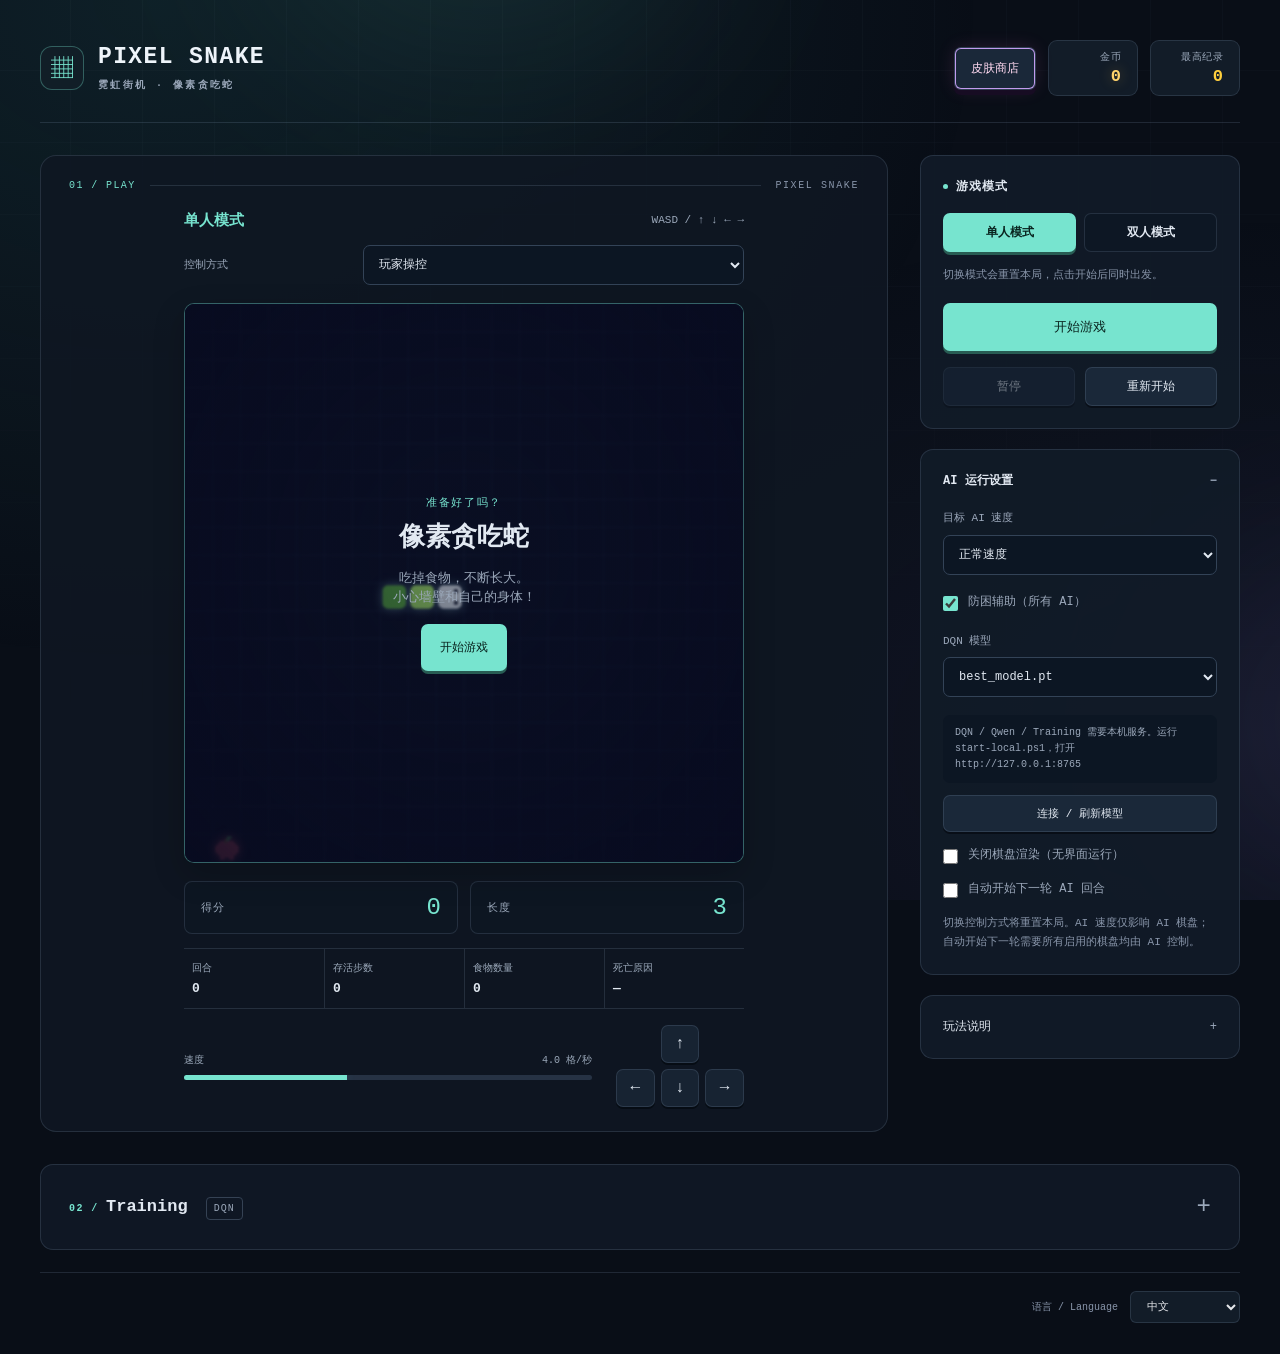
==== PixelSnake.html @ e426af6d "Initial upload: Pixel Snake AI agents and training" ====
<!DOCTYPE html>
<html lang="zh-CN">
<head>
<meta charset="UTF-8">
<meta name="viewport" content="width=device-width, initial-scale=1, maximum-scale=1, user-scalable=no">
<title>像素贪吃蛇 · PIXEL SNAKE</title>
<link rel="stylesheet" href="css/style.css">
<link rel="stylesheet" href="css/layout.css">
</head>
<body>
<div class="bg" aria-hidden="true"><div class="bg-grid"></div><div class="glow g1"></div><div class="glow g2"></div></div>
<main class="cabinet" id="cabinet">
  <header class="topbar">
    <div class="brand"><div class="mark" aria-hidden="true">▦</div><h1 class="logo">PIXEL SNAKE<small data-i18n="subtitle">像素风贪吃蛇</small></h1></div>
    <div class="top-actions">
      
      <button class="btn ghost shop-launch" id="shop-open" data-i18n="shop">皮肤商店</button>
      <div class="best-chip coin-chip"><span data-i18n="coins">金币</span><b id="coins">0</b></div>
      
      <div class="best-chip"><span data-i18n="best">最高纪录</span><b id="best">0</b></div>
    </div>
  </header>
  <section class="stage" data-i18n-aria="gameArea" aria-label="游戏区域">
    <div class="section-caption"><span class="section-index">01 / PLAY</span><span class="section-caption-line"></span><span>PIXEL SNAKE</span></div>
    <div class="boards">
      <section class="player" id="player-1" aria-labelledby="player-title-1">
        <header class="player-heading"><h2 id="player-title-1">玩家 1</h2><span id="player-keys-1">WASD / ↑ ↓ ← →</span></header>
        <!-- agent-controls-start -->
        <label class="agent-select"><span data-i18n="controller">Controller</span>
          <select id="agent-1" data-player-agent="1">
            <option value="human" data-i18n="humanAgent">Human</option>
            <option value="random" data-i18n="randomAgent">Random AI</option>
            <option value="heuristic" data-i18n="heuristicAgent">Heuristic AI</option>
            <option value="dqn">DQN</option>
            <option value="qwen">Qwen (Ollama)</option>
          </select>
        </label>
        <p class="headless-note" id="ai-status-1" role="status" aria-live="polite"></p>
        <p class="hint throughput" id="ai-rate-1" hidden></p>
        <p class="headless-note" id="headless-1" data-i18n="headlessNote" hidden>Board rendering is disabled. Statistics remain live.</p>
        <!-- agent-controls-end -->
        <div class="screen" id="screen-1">
          <canvas id="game-1" width="480" height="480" aria-label="玩家 1 的贪吃蛇棋盘" data-i18n="canvasFallback">请使用支持 Canvas 的浏览器。</canvas>
          <div class="flash" id="flash-1" aria-hidden="true"></div>
          <div class="overlay" id="overlay-1"><div class="overlay-inner">
            <div class="ov-kicker" id="kicker-1">准备好了吗？</div>
            <h2 class="ov-title" id="title-1">像素贪吃蛇</h2>
            <p class="ov-sub" id="text-1">吃掉食物，不断长大。</p>
            <button class="btn primary" id="play-1" data-i18n="start">开始游戏</button>
          </div></div>
        </div>
        <div class="score-grid">
          <div class="stat score"><div class="lab" data-i18n="score">得分</div><div class="val" id="score-1">0</div></div>
          <div class="stat"><div class="lab" data-i18n="length">长度</div><div class="val" id="length-1">3</div></div>
        </div>
        <dl class="episode-stats" aria-label="Episode statistics" data-i18n-aria="episodeStats">
          <div><dt data-i18n="episodeNumber">Episode</dt><dd id="episode-1">0</dd></div>
          <div><dt data-i18n="stepsSurvived">Steps survived</dt><dd id="steps-1">0</dd></div>
          <div><dt data-i18n="foodCollected">Food collected</dt><dd id="food-1">0</dd></div>
          <div><dt data-i18n="causeOfDeath">Cause of death</dt><dd id="death-1">—</dd></div>
        </dl>
        <div class="board-bottom">
        <div class="speed-meter"><div class="top"><span data-i18n="speed">速度</span><span id="speed-1">4.0 格/秒</span></div><div class="meter"><i id="meter-1"></i></div></div>
        <div class="direction-controls">
        <div class="dpad" data-i18n-aria="directions" aria-label="方向控制">
          <button class="btn ghost up" data-player="1" data-direction="up" data-i18n-aria="up" aria-label="向上">↑</button>
          <button class="btn ghost left" data-player="1" data-direction="left" data-i18n-aria="left" aria-label="向左">←</button>
          <button class="btn ghost right" data-player="1" data-direction="right" data-i18n-aria="right" aria-label="向右">→</button>
          <button class="btn ghost down" data-player="1" data-direction="down" data-i18n-aria="down" aria-label="向下">↓</button>
        </div>
        </div>
        </div>
      </section>
      <section class="player second" id="player-2" aria-labelledby="player-title-2" hidden>
        <header class="player-heading"><h2 id="player-title-2">玩家 2</h2><span id="player-keys-2">↑ ↓ ← →</span></header>
        <!-- agent-controls-start -->
        <label class="agent-select"><span data-i18n="controller">Controller</span>
          <select id="agent-2" data-player-agent="2">
            <option value="human" data-i18n="humanAgent">Human</option>
            <option value="random" data-i18n="randomAgent">Random AI</option>
            <option value="heuristic" data-i18n="heuristicAgent">Heuristic AI</option>
            <option value="dqn">DQN</option>
            <option value="qwen">Qwen (Ollama)</option>
          </select>
        </label>
        <p class="headless-note" id="ai-status-2" role="status" aria-live="polite"></p>
        <p class="hint throughput" id="ai-rate-2" hidden></p>
        <p class="headless-note" id="headless-2" data-i18n="headlessNote" hidden>Board rendering is disabled. Statistics remain live.</p>
        <!-- agent-controls-end -->
        <div class="screen" id="screen-2">
          <canvas id="game-2" width="480" height="480" aria-label="玩家 2 的贪吃蛇棋盘" data-i18n="canvasFallback">请使用支持 Canvas 的浏览器。</canvas>
          <div class="flash" id="flash-2" aria-hidden="true"></div>
          <div class="overlay" id="overlay-2"><div class="overlay-inner">
            <div class="ov-kicker" id="kicker-2">准备好了吗？</div>
            <h2 class="ov-title" id="title-2">像素贪吃蛇</h2>
            <p class="ov-sub" id="text-2">吃掉食物，不断长大。</p>
            <button class="btn primary" id="play-2" data-i18n="start">开始游戏</button>
          </div></div>
        </div>
        <div class="score-grid">
          <div class="stat score"><div class="lab" data-i18n="score">得分</div><div class="val" id="score-2">0</div></div>
          <div class="stat"><div class="lab" data-i18n="length">长度</div><div class="val" id="length-2">3</div></div>
        </div>
        <dl class="episode-stats" aria-label="Episode statistics" data-i18n-aria="episodeStats">
          <div><dt data-i18n="episodeNumber">Episode</dt><dd id="episode-2">0</dd></div>
          <div><dt data-i18n="stepsSurvived">Steps survived</dt><dd id="steps-2">0</dd></div>
          <div><dt data-i18n="foodCollected">Food collected</dt><dd id="food-2">0</dd></div>
          <div><dt data-i18n="causeOfDeath">Cause of death</dt><dd id="death-2">—</dd></div>
        </dl>
        <div class="board-bottom">
        <div class="speed-meter"><div class="top"><span data-i18n="speed">速度</span><span id="speed-2">4.0 格/秒</span></div><div class="meter"><i id="meter-2"></i></div></div>
        <div class="direction-controls">
        <div class="dpad" data-i18n-aria="directions" aria-label="方向控制">
          <button class="btn ghost up" data-player="2" data-direction="up" data-i18n-aria="up" aria-label="向上">↑</button>
          <button class="btn ghost left" data-player="2" data-direction="left" data-i18n-aria="left" aria-label="向左">←</button>
          <button class="btn ghost right" data-player="2" data-direction="right" data-i18n-aria="right" aria-label="向右">→</button>
          <button class="btn ghost down" data-player="2" data-direction="down" data-i18n-aria="down" aria-label="向下">↓</button>
        </div>
        </div>
        </div>
      </section>
    </div>
    
  </section>
  <aside class="panel">
    <section class="card game-mode-card">
      <h3 data-i18n="mode">游戏模式</h3>
      <div class="seg" role="group" data-i18n-aria="mode" aria-label="游戏模式">
        <button data-mode="single" data-i18n="single" class="active" aria-pressed="true">单人模式</button>
        <button data-mode="dual" data-i18n="dual" aria-pressed="false">双人模式</button>
      </div>
      <p class="hint secondary-hint" data-i18n="modeHint">切换模式会重置本局，点击开始后同时出发。</p>
      <button class="btn primary round-action" id="start" data-i18n="start">开始游戏</button>
      <div class="ctl-row"><button class="btn ghost" id="pause" disabled>暂停</button><button class="btn ghost" id="restart" data-i18n="restart">重新开始</button></div>
    </section>
    <!-- agent-controls-start -->
    <details class="card agent-settings" open>
      <summary data-i18n="agentSettings">AI execution</summary>
      <label class="agent-select"><span data-i18n="aiSpeed">AI speed</span>
        <select id="ai-speed">
          <option value="normal" data-i18n="normalSpeed">Normal</option>
          <option value="60">60 steps/s</option>
          <option value="600">600 steps/s</option>
          <option value="6000">6,000 steps/s</option>
        </select>
      </label>
      <label class="agent-check"><input id="ai-safety" type="checkbox" checked><span data-i18n="safetyAssist">防困辅助（所有 AI）</span></label>
      <label class="agent-select"><span data-i18n="dqnModel">DQN 模型</span><select id="dqn-model"><option value="best_model.pt">best_model.pt</option></select></label>
      <p class="hint" id="local-status" role="status"></p>
      <button class="btn ghost" id="refresh-models" data-i18n="refreshModels">连接 / 刷新模型</button>
      <label class="agent-check"><input id="headless" type="checkbox"><span data-i18n="headless">Disable board rendering (headless)</span></label>
      <label class="agent-check"><input id="auto-restart" type="checkbox"><span data-i18n="autoRestart">Auto-restart AI episodes</span></label>
      <p class="hint secondary-hint" data-i18n="agentHint">Changing controller resets the round. AI speed affects AI boards only. Auto-restart requires every active board to use AI.</p>
    </details>
    <!-- agent-controls-end -->
    <details class="card rules-card">
      <summary data-i18n="rules">玩法说明</summary>
      <p class="hint" id="instructions">方向键 / WASD 移动 · 空格暂停</p>
      <p class="hint" data-i18n="boostHint">沿当前方向长按 0.5 秒加速到 10 格/秒，松开恢复。</p>
      <p class="hint" data-i18n="speedHint">初始每秒 4 格，每吃一个果子增加 0.1 格/秒，最高 10 格/秒。</p>
      <p class="hint" id="mode-rules">吃掉食物，不断长大。小心墙壁和自己的身体！</p>
      <div class="legend-row"><span data-i18n="startPause">开始 / 暂停</span><div class="keys"><span class="key" data-i18n="space">空格</span></div></div>
    </details>
  </aside>
    <details class="card training-panel" id="training-panel">
      <summary><span><span class="section-index">02 / </span>Training <span class="section-tag">DQN</span></span><span class="disclosure-mark" aria-hidden="true">+</span></summary>
      <p class="hint" data-i18n="trainingHint">选择已有模型继续训练，或从零开始。episode 数表示本次追加数量。Qwen 不参与训练。</p>
      <div class="training-layout"><div class="training-fields">
      <label class="agent-select"><span data-i18n="trainingSource">起始模型</span><select id="training-model"><option value="" data-i18n="newModel">从零开始</option></select></label>
      <label class="agent-select"><span data-i18n="rewardProfile">训练奖励</span><select id="training-reward"><option value="inherit" data-i18n="rewardInherit">沿用模型（新模型用经典奖励）</option><option value="classic" data-i18n="rewardClassic">经典奖励</option><option value="strategy_v1" data-i18n="rewardStrategy">策略奖励 v1（实验）</option></select></label>
      <p class="hint" data-i18n="rewardHint">切换奖励会清空旧经验回放；保留网络和累计 episode。策略奖励需训练后才影响模型。</p>
      <label class="agent-select"><span data-i18n="trainingEpisodes">追加 episodes</span><input id="training-episodes" type="number" min="1" max="10000" value="100"></label>
      <label class="agent-select"><span data-i18n="saveEvery">保存间隔</span><input id="training-save-every" type="number" min="1" max="10000" value="100"></label>
      <label class="agent-select"><span data-i18n="trainingSeed">随机种子（新模型）</span><input id="training-seed" type="number" min="0" max="99999" value="42"></label>
      </div><div class="training-monitor">
      <div class="ctl-row"><button id="training-start" class="btn primary" data-i18n="trainingStart">开始训练</button><button id="training-stop" class="btn ghost" disabled data-i18n="trainingStop">停止并保存</button></div>
      <progress id="training-progress" max="100" value="0"></progress>
      <p class="hint" id="training-status" role="status" aria-live="polite"></p>
      <p class="hint" data-i18n="trainingSaveHint">保存在 models/，例如 2000_model.pt 追加 500 回合后生成 2500_model.pt。同名模型保留在独立目录。</p>
      </div></div>
    </details>
  <footer class="cabinet-footer">
    <label class="language-control"><span data-i18n="languageLabel">语言 / Language</span><select id="language"><option value="zh-CN">中文</option><option value="en">English</option><option value="fr">Français</option></select></label>
  </footer>
  <dialog class="skin-shop" id="skin-shop" aria-labelledby="shop-title">
    <header class="shop-header"><h2 id="shop-title" data-i18n="shop">皮肤商店</h2><button class="btn ghost" id="shop-close" data-i18n="close" autofocus>关闭</button></header>
    <p class="shop-caption" data-i18n="shopIntro">每吃一个果子获得 5 金币，两位玩家共享钱包。解锁你喜欢的霓虹皮肤。</p>
    <div class="shop-toolbar">
      <div class="shop-target"><span data-i18n="equipFor">装备给</span><div class="seg" role="group" data-i18n-aria="equipFor" aria-label="装备给">
        <button data-shop-player="1" data-i18n="player1" aria-pressed="true" class="active">玩家 1</button>
        <button data-shop-player="2" data-i18n="player2" aria-pressed="false">玩家 2</button>
      </div></div>
      <div class="best-chip coin-chip"><span data-i18n="coins">金币</span><b id="shop-coins">0</b></div>
    </div>
    <div class="shop-grid">
      <article class="skin-card" id="skin-card-lime" style="--skin-color:#b5ff70;--skin-alt:#63c244">
        <div class="skin-preview" aria-hidden="true"><i></i><i></i><i></i><i></i><i></i><i></i></div>
        <h3 data-i18n="skin_lime">lime</h3><p class="skin-price" id="skin-price-lime"></p>
        <button class="btn ghost" id="skin-buy-lime" data-skin="lime">装备</button>
      </article>
      <article class="skin-card" id="skin-card-cyan" style="--skin-color:#75f8ff;--skin-alt:#31bbd2">
        <div class="skin-preview" aria-hidden="true"><i></i><i></i><i></i><i></i><i></i><i></i></div>
        <h3 data-i18n="skin_cyan">cyan</h3><p class="skin-price" id="skin-price-cyan"></p>
        <button class="btn ghost" id="skin-buy-cyan" data-skin="cyan">装备</button>
      </article>
      <article class="skin-card" id="skin-card-pink" style="--skin-color:#ff88d8;--skin-alt:#c43b9c">
        <div class="skin-preview" aria-hidden="true"><i></i><i></i><i></i><i></i><i></i><i></i></div>
        <h3 data-i18n="skin_pink">pink</h3><p class="skin-price" id="skin-price-pink"></p>
        <button class="btn ghost" id="skin-buy-pink" data-skin="pink">装备</button>
      </article>
      <article class="skin-card" id="skin-card-violet" style="--skin-color:#c3a0ff;--skin-alt:#7952d0">
        <div class="skin-preview" aria-hidden="true"><i></i><i></i><i></i><i></i><i></i><i></i></div>
        <h3 data-i18n="skin_violet">violet</h3><p class="skin-price" id="skin-price-violet"></p>
        <button class="btn ghost" id="skin-buy-violet" data-skin="violet">装备</button>
      </article>
      <article class="skin-card" id="skin-card-solar" style="--skin-color:#ffdb79;--skin-alt:#eb9c2b">
        <div class="skin-preview" aria-hidden="true"><i></i><i></i><i></i><i></i><i></i><i></i></div>
        <h3 data-i18n="skin_solar">solar</h3><p class="skin-price" id="skin-price-solar"></p>
        <button class="btn ghost" id="skin-buy-solar" data-skin="solar">装备</button>
      </article>
      <article class="skin-card" id="skin-card-prism" style="--skin-color:#69f8ed;--skin-alt:#f56fce">
        <div class="skin-preview" aria-hidden="true"><i></i><i></i><i></i><i></i><i></i><i></i></div>
        <h3 data-i18n="skin_prism">prism</h3><p class="skin-price" id="skin-price-prism"></p>
        <button class="btn ghost" id="skin-buy-prism" data-skin="prism">装备</button>
      </article>
      <article class="skin-card" id="skin-card-solid_cyan" style="--skin-color:#55eaff;--skin-alt:#55eaff">
        <div class="skin-preview" aria-hidden="true"><i></i><i></i><i></i><i></i><i></i><i></i></div>
        <h3 data-i18n="skin_solid_cyan">纯色冰蓝</h3><p class="skin-price" id="skin-price-solid_cyan"></p>
        <button class="btn ghost" id="skin-buy-solid_cyan" data-skin="solid_cyan">装备</button>
      </article>
      <article class="skin-card" id="skin-card-solid_pink" style="--skin-color:#ff73ce;--skin-alt:#ff73ce">
        <div class="skin-preview" aria-hidden="true"><i></i><i></i><i></i><i></i><i></i><i></i></div>
        <h3 data-i18n="skin_solid_pink">纯色樱粉</h3><p class="skin-price" id="skin-price-solid_pink"></p>
        <button class="btn ghost" id="skin-buy-solid_pink" data-skin="solid_pink">装备</button>
      </article>
      <article class="skin-card" id="skin-card-solid_white" style="--skin-color:#edf4ff;--skin-alt:#edf4ff">
        <div class="skin-preview" aria-hidden="true"><i></i><i></i><i></i><i></i><i></i><i></i></div>
        <h3 data-i18n="skin_solid_white">纯色月白</h3><p class="skin-price" id="skin-price-solid_white"></p>
        <button class="btn ghost" id="skin-buy-solid_white" data-skin="solid_white">装备</button>
      </article>
    </div>
    <p class="shop-message" id="shop-message" role="status" aria-live="polite"></p>
    <p class="shop-footer" id="shop-storage" data-i18n="storageNotice" hidden>浏览器未允许本地保存，本次获得的金币和皮肤仍可使用。</p>
    <p class="shop-footer" data-i18n="shopFooter">皮肤仅改变外观。打开商店会暂停游戏，关闭后点击继续。</p>
  </dialog>
  <noscript>请启用浏览器 JavaScript 后开始游戏。 / Enable JavaScript to play. / Activez JavaScript pour jouer.</noscript>
</main>
<script src="js/game.js"></script>
<script src="js/agents.js"></script>
<script src="js/episode.js"></script>
<script src="js/safety.js"></script>
<script src="js/local-ai.js"></script>
<script src="js/dqn-agent.js"></script>
<script src="js/renderer.js"></script>
<script src="js/input.js"></script>
<script src="js/main.js"></script>
</body>
</html>
---- css/style.css ----
:root{
    --ink:#0e1a10;
    --bg:#0b160d;
    --panel:#132016;
    --edge:rgba(85,234,255,.14);
    --text:#d9f4b3;
    --muted:#7f9b6c;
    --muted2:#5c7455;
    --cyan-bright:#c4faff;
    --amber:#ffcf3d;
    --red:#ff5449;
    --cyan:#55eaff;
    --pink:#ff73ce;
    --glow:0 0 0 transparent;
  }
  *{box-sizing:border-box;margin:0;padding:0}
  html,body{height:100%}
  body{
    font-family:"Chakra Petch",system-ui,sans-serif;
    color:var(--text);
    background:var(--bg);
    min-height:100vh;
    display:flex;align-items:center;justify-content:center;
    padding:22px 14px 40px;
    overflow-x:hidden;
    -webkit-tap-highlight-color:transparent;
  }

  /* ---------- ambient background ---------- */
  .bg{position:fixed;inset:0;z-index:0;overflow:hidden;pointer-events:none}
  .bg-grid{
    position:absolute;inset:-2px;
    background-image:
      linear-gradient(var(--edge) 1px,transparent 1px),
      linear-gradient(90deg,var(--edge) 1px,transparent 1px);
    background-size:26px 26px;
    -webkit-mask-image:radial-gradient(ellipse 90% 80% at 50% 42%,#000 0%,transparent 82%);
    mask-image:radial-gradient(ellipse 90% 80% at 50% 42%,#000 0%,transparent 82%);
    animation:grid 9s linear infinite;
  }
  @keyframes grid{to{background-position:26px 26px}}
  .glow{position:absolute;border-radius:50%;filter:blur(70px);opacity:.5}
  .glow.g1{width:46vw;height:46vw;left:-12vw;top:-10vw;background:radial-gradient(circle,#2c6b2a,transparent 70%)}
  .glow.g2{width:40vw;height:40vw;right:-12vw;bottom:-12vw;background:radial-gradient(circle,#5c4a12,transparent
70%);animation:drift 14s ease-in-out infinite alternate}
  @keyframes drift{to{transform:translate(4vw,-3vw)}}
  .floater{position:absolute;bottom:-40px;font-size:12px;opacity:0;animation:float linear infinite}
  @keyframes float{
    0%{transform:translateY(0) rotate(0);opacity:0}
    10%{opacity:.55}
    90%{opacity:.4}
    100%{transform:translateY(-115vh) rotate(45deg);opacity:0}
  }

  /* ---------- cabinet ---------- */
  .cabinet{
    position:relative;z-index:1;
    width:min(94vw,940px);
    background:linear-gradient(180deg,#16241a,#0f1a12);
    border:4px solid #060c08;
    box-shadow:inset 0 0 0 3px rgba(85,234,255,.06), 0 40px 80px -30px rgba(0,0,0,.9);
    padding:clamp(14px,3vw,26px);
    display:grid;
    grid-template-columns:minmax(0,1fr) 322px;
    grid-template-areas:"top top" "stage side";
    gap:clamp(14px,2.4vw,24px);
  }
  @media (max-width:820px){
    .cabinet{grid-template-columns:1fr;grid-template-areas:"top" "side" "stage"}
  }

  /* ---------- topbar ---------- */
  .topbar{
    grid-area:top;display:flex;align-items:center;justify-content:space-between;
    gap:14px;flex-wrap:wrap;
  }
  .brand{display:flex;align-items:center;gap:12px}
  .brand .mark{
    width:44px;height:44px;display:grid;place-items:center;font-size:22px;color:var(--cyan-bright);
    background:#0a120c;border:3px solid #060c08;box-shadow:0 0 18px rgba(85,234,255,.25) inset,0 0 14px
rgba(85,234,255,.22);
    font-family:"Chakra Petch";
  }
  .logo{
    font-family:"Press Start 2P";font-size:clamp(15px,3.4vw,26px);
    color:var(--cyan-bright);letter-spacing:.02em;
    text-shadow:3px 3px 0 #0a120c, 0 0 22px rgba(85,234,255,.35);
  }
  .logo small{display:block;font-family:"Chakra Petch";font-size:11px;font-weight:600;
    color:var(--muted);letter-spacing:.5em;margin-top:7px;text-transform:uppercase}
  .top-actions{display:flex;align-items:center;gap:10px}
  .language-control{display:flex;flex-direction:column;gap:5px;font-size:11px;color:var(--muted)}
  .language-control select{font:inherit;font-size:13px;color:var(--text);background:#0a120c;border:2px solid var(--edge);padding:7px;cursor:pointer}
  .language-control select:focus-visible{outline:3px solid var(--amber);outline-offset:3px}
  .best-chip{
    display:flex;flex-direction:column;align-items:flex-end;gap:3px;padding:6px 12px;
    border:2px solid var(--edge);background:#0a120c;
  }
  .best-chip span{font-size:10px;letter-spacing:.24em;color:var(--muted);text-transform:uppercase}
  .best-chip b{font-family:"Press Start 2P";font-size:14px;color:var(--amber)}

  /* ---------- stage / screen ---------- */
  .stage{grid-area:stage;position:relative;align-self:start}
  .screen{
    position:relative;aspect-ratio:1/1;width:100%;
    background:#050b07;border:6px solid #060c08;
    box-shadow:inset 0 0 60px rgba(0,0,0,.7), 0 0 0 3px rgba(85,234,255,.05);
    overflow:hidden;
  }
  canvas{position:relative;z-index:1;display:block;width:100%;height:100%;image-rendering:auto}
  .flash{position:absolute;inset:0;z-index:2;background:var(--red);opacity:0;pointer-events:none;transition:opacity .18s}
  .flash.on{opacity:.28;transition:none}

  .overlay{position:absolute;inset:0;display:grid;place-items:center;text-align:center;
    background:radial-gradient(ellipse 70% 70% at 50% 45%,rgba(6,14,9,.55),rgba(6,14,9,.86));
    backdrop-filter:blur(1px);z-index:5}
  .overlay[hidden]{display:none}
  .overlay-inner{padding:24px;max-width:340px;animation:pop .38s cubic-bezier(.2,1.3,.4,1)}
  @keyframes pop{from{transform:translateY(14px) scale(.96);opacity:0}to{transform:none;opacity:1}}
  .ov-kicker{font-size:11px;letter-spacing:.4em;text-transform:uppercase;color:var(--cyan);margin-bottom:14px}
  .ov-title{font-family:"Press Start 2P",monospace;font-size:clamp(20px,5vw,30px);line-height:1.4;margin-bottom:16px;color:var(--text)}
  .ov-title.warn{color:var(--amber)}
  .ov-title.bad{color:var(--red);text-shadow:3px 3px 0 #3a0d0b}
  .ov-sub{color:var(--muted);font-size:14px;line-height:1.7;margin-bottom:22px}
  .ov-score{font-family:"Press Start 2P";font-size:14px;color:var(--cyan-bright);margin-bottom:20px}
  .record{display:inline-block;margin-top:6px;padding:8px 14px;font-family:"Press Start 2P";font-size:12px;
    color:#0a120c;background:var(--amber);box-shadow:4px 4px 0 #5c3d00;animation:blink .5s steps(2) infinite}
  @keyframes blink{50%{opacity:.55}}

  /* ---------- pixel buttons ---------- */
  .btn{
    position:relative;font-family:"Press Start 2P";font-size:11px;letter-spacing:.02em;
    color:var(--ink);background:var(--cyan);border:none;cursor:pointer;
    padding:15px 18px;
    box-shadow:0 6px 0 #176375, 0 10px 14px rgba(0,0,0,.5);
    transition:transform .06s,box-shadow .06s,background .15s;
    text-transform:uppercase;
  }
  .btn:hover{background:var(--cyan-bright)}
  .btn:active{transform:translateY(6px);box-shadow:0 0 0 #176375,0 2px 6px rgba(0,0,0,.5)}
  .btn.primary{font-size:13px;padding:18px 26px}
  .btn.ghost{background:#16241a;color:var(--text);box-shadow:0 6px 0 #050c08,inset 0 0 0 2px var(--edge)}
  .btn.ghost:hover{background:#1c2e20}
  .btn.ghost:active{box-shadow:0 0 0 #050c08,inset 0 0 0 2px var(--cyan);transform:translateY(6px)}
  .btn:focus-visible{outline:3px solid var(--amber);outline-offset:3px}

  /* ---------- panel ---------- */
  .panel{grid-area:side;display:flex;flex-direction:column;gap:16px}
  .card{background:linear-gradient(180deg,#132018,#0e1810);border:2px solid var(--edge);padding:16px}
  .card h3{font-size:11px;letter-spacing:.28em;text-transform:uppercase;color:var(--muted);
    margin-bottom:14px;display:flex;align-items:center;gap:8px}
  .card h3::before{content:"";width:8px;height:8px;background:var(--cyan);box-shadow:0 0 8px var(--cyan)}

  .score-grid{display:grid;grid-template-columns:1fr 1fr;gap:12px}
  .stat{background:#0a120c;border:2px solid #060c08;padding:12px}
  .stat .lab{font-size:10px;letter-spacing:.22em;text-transform:uppercase;color:var(--muted)}
  .stat .val{font-family:"Press Start 2P";font-size:clamp(18px,4.4vw,26px);margin-top:9px;color:var(--text)}
  .stat.score .val{color:var(--cyan-bright)}
  .stat.record .val{color:var(--amber)}
  .val.bump{animation:bump .28s}
  @keyframes bump{0%{transform:scale(1)}40%{transform:scale(1.22);color:#fff}100%{transform:scale(1)}}

  .legend-row{display:flex;align-items:center;justify-content:space-between;padding:11px 0;border-bottom:1px
dashed rgba(85,234,255,.12)}
  .legend-row:last-child{border-bottom:none}
  .legend-row span{font-size:13px;color:var(--text)}
  .keys{display:flex;gap:5px}
  .key{min-width:26px;height:26px;display:grid;place-items:center;font-size:11px;font-weight:700;
    background:#0a120c;color:var(--muted);border:2px solid #060c08;box-shadow:0 3px 0 #050c08}
  .key.hot{color:var(--cyan-bright);border-color:var(--cyan);box-shadow:0 3px 0 #176375}

  .seg{display:flex;gap:6px}
  .seg button{flex:1;font-family:"Chakra Petch";font-weight:700;font-size:12px;letter-spacing:.06em;
    color:var(--muted);background:#0a120c;border:2px solid #060c08;padding:11px 4px;cursor:pointer;
    transition:.15s;text-transform:uppercase}
  .seg button:hover{color:var(--text);border-color:var(--muted2)}
  .seg button.active{color:var(--ink);background:var(--cyan);border-color:var(--cyan);box-shadow:0 0 16px
rgba(85,234,255,.35)}

  .ctl-row{display:flex;gap:10px;margin-top:2px}
  .ctl-row .btn{flex:1;font-size:10px;padding:14px 8px}
  .speed-meter{margin-top:14px}
  .speed-meter .top{display:flex;justify-content:space-between;font-size:10px;letter-spacing:.2em;
    text-transform:uppercase;color:var(--muted);margin-bottom:7px}
  .meter{height:12px;background:#0a120c;border:2px solid #060c08;overflow:hidden}
  .meter i{display:block;height:100%;width:0;background:linear-gradient(90deg,var(--cyan),var(--amber));
    transition:width .12s;box-shadow:0 0 12px rgba(85,234,255,.5)}

  /* ---------- d-pad ---------- */
  .dpad{display:grid;grid-template-columns:repeat(3,1fr);grid-template-rows:repeat(3,1fr);
    gap:7px;width:min(66vw,220px);aspect-ratio:1;margin:0 auto 16px}
  .dpad .up{grid-column:2;grid-row:1}
  .dpad .left{grid-column:1;grid-row:2}
  .dpad .right{grid-column:3;grid-row:2}
  .dpad .down{grid-column:2;grid-row:3}
  .dpad button{touch-action:manipulation;font-family:system-ui,sans-serif;font-size:20px;padding:8px}
  .hint{text-align:center;color:var(--muted);font-size:12px;line-height:1.8;margin-top:16px}
  [data-i18n="instructions"],.ov-sub{white-space:pre-line}
  .btn:disabled{opacity:.45;cursor:default}
  .screen{touch-action:none}
  @media(max-width:820px){
    body{height:auto;align-items:flex-start;padding:14px 8px 28px}
    .cabinet{grid-template-areas:"top" "stage" "side"}
    .panel{gap:12px}
  }
  @media(prefers-reduced-motion:reduce){
    *,*::before,*::after{animation:none!important;transition:none!important}
  }

  body{height:auto;min-height:100vh}
  [hidden]{display:none!important}
  .cabinet.dual{width:min(96vw,1320px);grid-template-columns:minmax(0,1fr) 260px}
  .boards{display:grid;grid-template-columns:minmax(0,1fr);gap:20px}
  .dual .boards{grid-template-columns:repeat(2,minmax(0,1fr))}
  .player{min-width:0;--panel-accent:var(--cyan);--panel-glow:rgba(85,234,255,.16)}
  .player.second{--panel-accent:var(--pink);--panel-glow:rgba(255,115,206,.16)}
  .player-heading{display:flex;justify-content:space-between;align-items:center;gap:8px;margin-bottom:12px}
  .player-heading h2{font-size:15px;color:var(--panel-accent)}
  .player-heading span{font-size:12px;color:var(--muted)}
  .player .screen{border-top-color:var(--panel-accent)}
  .player .score-grid{margin-top:12px}
  .player .stat .val{font-size:20px;color:var(--panel-accent)}
  .player .stat .val.score-pop{animation:score-pop .42s ease-out}
  @keyframes score-pop{
    0%,100%{transform:scale(1);filter:brightness(1);text-shadow:none}
    25%{transform:scale(1.18);filter:brightness(2);text-shadow:0 0 16px var(--panel-accent)}
    55%{transform:scale(1.05);filter:brightness(1.2)}
  }
  .player .speed-meter{margin:12px 0}
  .player .dpad{width:138px;gap:5px;margin:16px auto 0}
  .player .dpad button{font-size:18px;padding:4px}
  .player .dpad .btn.pressed,.player .dpad .btn:active{
    color:var(--ink);background:var(--panel-accent);transform:translateY(6px);
    box-shadow:inset 0 2px 4px rgba(0,0,0,.3),0 0 12px var(--panel-accent);transition:none
  }
  .player .overlay-inner{padding:16px}
  .player .ov-title{font-size:clamp(19px,2.4vw,26px);margin-bottom:12px}
  .player .ov-sub{font-size:13px;line-height:1.5;margin-bottom:16px}
  .player .ov-kicker{letter-spacing:.15em;margin-bottom:10px}
  .player .btn.primary{font-size:12px;padding:14px 18px}
  .round-action{width:100%;margin:16px 0 12px}
  .panel .hint{text-align:left}
  #instructions{white-space:pre-line}
  @media(max-width:1000px){
    .cabinet.dual{grid-template-columns:1fr;grid-template-areas:"top" "side" "stage"}
    .dual .panel{display:grid;grid-template-columns:1fr 1fr}
  }
  @media(max-width:620px){
    .dual .boards,.dual .panel{grid-template-columns:1fr}
    .player .screen{max-width:480px;margin:auto}
    .top-actions{flex-wrap:wrap}
    .logo small{letter-spacing:.2em}
  }

  /* ---------- neon arcade ---------- */
  :root{--ink:#090a19;--bg:#080918;--panel:#101329;--edge:rgba(104,230,255,.2);--text:#e2eaff;--muted:#a0a9ca;--muted2:#697599}
  body{background:radial-gradient(ellipse at 10% 10%,#222052 0,transparent 45%),radial-gradient(ellipse at 90% 90%,#321137 0,transparent 40%),#080918}
  .bg-grid{background-size:32px 32px;opacity:.55}
  .glow.g1{background:radial-gradient(circle,#00dce7,transparent 70%);opacity:.25}
  .glow.g2{background:radial-gradient(circle,#f227bd,transparent 70%);opacity:.3}
  .cabinet{background:linear-gradient(150deg,rgba(20,24,52,.98),rgba(10,12,30,.98));border:1px solid rgba(85,234,255,.45);border-radius:14px;box-shadow:0 0 45px #55eaff12,0 0 90px #ff73ce12,inset 0 1px 0 #55eaff33}
  .cabinet::before{content:"";position:absolute;top:-1px;left:12%;right:12%;height:2px;background:linear-gradient(90deg,transparent,var(--cyan),var(--pink),transparent);box-shadow:0 0 16px var(--cyan);pointer-events:none}
  .logo{color:#dbfbff;text-shadow:0 0 9px #4ddfff70,0 0 28px #cf5aff50}
  .logo small{color:#7be4f5}
  .brand .mark{color:#71f8ff;background:#101329;border-color:#5f6691;box-shadow:0 0 20px #32dbff25,inset 0 0 14px #32dbff20}
  .top-actions{flex-wrap:wrap}
  .best-chip,.language-control select,.stat,.key,.seg button{background:#0b1025;border-color:rgba(85,234,255,.4)}
  .card{background:linear-gradient(145deg,#151a35,#101328);border:1px solid rgba(85,234,255,.4);border-radius:9px;box-shadow:0 0 14px #55eaff08}
  .card h3{color:#c2c9ec;letter-spacing:.18em}
  .btn.ghost{background:#18203b;box-shadow:0 5px 0 #090b1a,inset 0 0 0 1px rgba(85,234,255,.45)}
  .btn.ghost:hover{background:#273453}
  .btn{border-radius:4px}
  .seg button{border-radius:5px}
  .seg button.active{box-shadow:0 0 16px #55eaff30}
  .player .screen{border:2px solid var(--panel-accent);border-radius:7px;box-shadow:0 0 18px var(--panel-glow),0 0 24px #0005}
  .player .stat{border:1px solid var(--panel-accent);box-shadow:0 0 12px var(--panel-glow)}
  .player .dpad .btn{box-shadow:0 5px 0 #090b1a,inset 0 0 0 1px var(--panel-accent)}
  .player .dpad .btn.pressed,.player .dpad .btn:active{box-shadow:inset 0 2px 4px #0005,0 0 12px var(--panel-accent)}
  .player-heading h2{text-shadow:0 0 12px var(--panel-accent)}
  .player .meter i{background:var(--panel-accent);box-shadow:0 0 12px var(--panel-glow)}
  .overlay{background:radial-gradient(ellipse at 50% 45%,#0b102572,#080b20e8)}
  .coin-chip b{color:#ffd36c;text-shadow:0 0 14px #ffb83c55}
  .shop-launch{color:#ffd9f1!important;box-shadow:0 5px 0 #170c23,inset 0 0 0 1px var(--pink),0 0 18px #ff73ce20!important}
  .shop-banner{display:flex;align-items:center;justify-content:space-between;gap:12px;margin-top:15px;padding-top:14px;border-top:1px solid var(--edge)}
  .shop-banner p{font-size:12px;color:var(--muted);line-height:1.6}
  .skin-shop{position:fixed;inset:0;margin:auto;width:min(850px,94vw);max-height:88vh;overflow:auto;padding:24px;color:var(--text);background:linear-gradient(140deg,#151c37,#110e27);border:1px solid var(--pink);border-radius:16px;box-shadow:0 0 60px #ff73ce25}
  .skin-shop::backdrop{background:#050818cf;backdrop-filter:blur(7px)}
  .shop-header{display:flex;align-items:center;justify-content:space-between;gap:14px;margin-bottom:12px}
  .shop-header h2{font-size:24px;letter-spacing:.04em;color:#ffd9f1;text-shadow:0 0 16px #ff73ce80}
  .shop-caption{font-size:13px;line-height:1.6;color:var(--muted);margin-bottom:16px}
  .shop-toolbar{display:flex;flex-wrap:wrap;align-items:center;justify-content:space-between;gap:14px;margin:16px 0}
  .shop-target{display:flex;align-items:center;gap:10px;font-size:12px;color:var(--muted)}
  .shop-target .seg{min-width:200px}
  .shop-grid{display:grid;grid-template-columns:repeat(3,minmax(0,1fr));gap:12px}
  .skin-card{border:1px solid rgba(85,234,255,.4);border-radius:10px;background:#0a1024;padding:14px;min-width:0}
  .skin-card.equipped{border-color:var(--pink);box-shadow:inset 0 0 18px #ff73ce08,0 0 15px #ff73ce18}
  .skin-card h3{font-size:15px;margin:12px 0 7px;color:var(--skin-color)}
  .skin-price{min-height:18px;font-size:12px;color:var(--muted);margin-bottom:12px}
  .skin-card .btn{width:100%;font-size:11px;padding:12px 6px;margin-bottom:5px}
  .skin-card .btn:disabled{opacity:.65}
  .skin-preview{display:flex;align-items:center;justify-content:center;gap:3px;height:64px;background:radial-gradient(ellipse,#ffffff08,transparent 75%);overflow:hidden}
  .skin-preview i{display:block;width:19px;height:19px;border-radius:var(--skin-radius,5px);background:var(--skin-color);box-shadow:0 0 var(--skin-glow,8px) var(--skin-glow-color,rgba(174,239,255,.5))}
  .skin-preview i:nth-child(even){background:var(--skin-alt)}
  .skin-preview i:last-child{position:relative;transform:translateY(-7px);background:var(--skin-head,#f1faff)}
  .skin-preview i:last-child::after{content:"";position:absolute;right:4px;top:4px;width:3px;height:3px;background:var(--skin-eye,#0a1024);box-shadow:0 8px var(--skin-eye,#0a1024)}
  .shop-message{min-height:24px;margin-top:18px;font-size:13px;line-height:1.6;color:#8aeeff}
  .shop-footer{font-size:12px;line-height:1.6;color:var(--muted);margin-top:10px}
  @media(max-width:620px){.skin-shop{padding:16px}.shop-grid{grid-template-columns:repeat(2,minmax(0,1fr))}.shop-header h2{font-size:21px}.skin-preview i{width:15px;height:15px}.shop-target{flex-wrap:wrap}}
  /* Every frame uses both neon colors, including in single-player mode. */
  :root{
    --neon-border:linear-gradient(135deg,var(--cyan) 0%,var(--cyan) 25%,var(--pink) 75%,var(--pink) 100%);
    --neon-frame-glow:-4px -3px 16px rgba(85,234,255,.18),4px 3px 16px rgba(255,115,206,.22);
  }
  .cabinet,.card,.player .screen,.player .stat,.best-chip,.language-control select,
  .skin-shop,.skin-card,.skin-card.equipped{
    border:2px solid transparent;
    background:linear-gradient(var(--frame-fill,#10152d),var(--frame-fill,#10152d)) padding-box,var(--neon-border) border-box;
    box-shadow:var(--neon-frame-glow);
  }
  .cabinet{--frame-fill:#10142b;box-shadow:-12px -8px 45px #55eaff20,12px 8px 45px #ff73ce24}
  .player .screen{--frame-fill:#090e21;border-width:3px}
  .player .stat,.best-chip,.language-control select,.skin-card{--frame-fill:#0b1025}
  .skin-shop{--frame-fill:#13152c;box-shadow:-14px -10px 60px #55eaff25,14px 10px 60px #ff73ce30}
  .skin-card.equipped{outline:1px solid var(--pink);outline-offset:3px}
  .seg button,.player .dpad .btn{
    border:2px solid transparent;
    background:linear-gradient(#18203b,#18203b) padding-box,var(--neon-border) border-box;
    box-shadow:0 5px 0 #090b1a,-2px -2px 9px #55eaff20,2px 2px 9px #ff73ce25;
  }
  .seg button.active,.btn.primary,.player .dpad .btn.pressed,.player .dpad .btn:active{
    color:var(--ink);border-color:transparent;
    background:linear-gradient(110deg,var(--cyan) 5%,#b6baff 50%,var(--pink) 95%);
    box-shadow:0 5px 0 #342044,-3px -2px 14px #55eaff30,3px 2px 14px #ff73ce38;
  }
  .player .dpad .btn.pressed,.player .dpad .btn:active{box-shadow:inset 0 2px 4px #0005,-3px -2px 12px #55eaff40,3px 2px 12px #ff73ce40}
  .game-mode-card .seg button{
    color:var(--text);border:1px solid rgba(85,234,255,.65);background:#14263a;
    box-shadow:0 3px 0 #090b1a;
  }
  .game-mode-card .seg button:hover{background:#1b3549}
  .game-mode-card .seg button.active,.btn.primary{
    color:var(--ink);border-color:var(--cyan);background:var(--cyan);
    box-shadow:0 5px 0 #176375,0 0 12px #55eaff20;
  }
  .game-mode-card .seg button.active:hover,.btn.primary:hover{background:var(--cyan-bright)}
  .btn.primary:active{box-shadow:0 0 0 #176375,0 0 10px #55eaff20}
  .cabinet-footer{grid-column:1 / -1;display:flex;justify-content:flex-end;align-items:center;padding-top:10px;border-top:1px solid #55eaff20}
  .cabinet-footer .language-control{flex-direction:row;align-items:center;gap:12px}
  .cabinet-footer .language-control select{min-width:110px;padding:8px 12px;box-shadow:none}
  .direction-controls{display:flex;justify-content:center;align-items:center;padding:28px 12px 18px}
  .player .direction-controls .dpad{width:min(192px,100%);gap:10px;margin:0}
  .player .direction-controls .dpad button{font-size:22px;padding:8px}
  .player-heading{min-height:28px}
  @media(min-width:821px){.panel{padding-top:40px}}
  @media(max-width:1000px){.dual .panel{padding-top:0}}
  .cabinet-footer .language-control select{background:#30343d;border:1px solid #626874;color:#e5e7eb;border-radius:5px;box-shadow:none}
  .cabinet-footer .language-control select:focus-visible{outline-color:#aab1bc}
  .player{
    --neon-border:linear-gradient(var(--panel-accent),var(--panel-accent));
    --neon-frame-glow:0 0 16px var(--panel-glow);
  }
  .player .dpad .btn{
    --neon-border:linear-gradient(135deg,var(--cyan) 0%,var(--cyan) 25%,var(--pink) 75%,var(--pink) 100%);
  }
  .player .overlay.result .ov-title,.player .overlay.result .ov-kicker,
  .player .overlay.result .ov-sub{color:var(--panel-accent);text-shadow:0 0 12px var(--panel-glow)}
  .player .overlay.result .ov-sub{font-size:24px;font-weight:bold}
  .player .overlay.result.new-record .ov-title,.player .overlay.result.new-record .ov-sub{
    background:linear-gradient(90deg,var(--cyan),var(--pink));
    background-clip:text;-webkit-background-clip:text;color:transparent;-webkit-text-fill-color:transparent;text-shadow:none;
  }
  .player .overlay.result.new-record .ov-title{text-transform:uppercase}
  .dual .player .overlay.result .btn.primary{
    background:var(--panel-accent);border-color:var(--panel-accent);box-shadow:0 5px 0 #090b1a,0 0 12px var(--panel-glow);
  }
  .player.boosting .meter i{background:var(--panel-accent);box-shadow:0 0 16px var(--panel-accent);filter:brightness(1.2)}
  .player.boosting .speed-meter .top{color:var(--panel-accent)}
  .panel .hint{line-height:1.8}
  html:lang(zh-CN) body,
  html:lang(zh-CN) .cabinet *,
  html:lang(fr) body,
  html:lang(fr) .cabinet *,
  html:lang(en) body,
  html:lang(en) .cabinet *{font-family:Consolas,"Microsoft YaHei","PingFang SC",monospace}

/* Agent controls and episode statistics */
.agent-select{display:flex;align-items:center;justify-content:space-between;gap:12px;color:var(--muted);font-size:12px;margin:0 0 12px}
.agent-select select{min-width:0;max-width:65%;padding:8px;border:1px solid var(--panel-accent,var(--cyan));border-radius:5px;background:#0b1025;color:var(--text);font:inherit}
.agent-select select:focus-visible,.agent-check input:focus-visible{outline:2px solid var(--amber);outline-offset:3px}
.agent-check{display:flex;align-items:flex-start;gap:9px;font-size:12px;color:var(--muted);line-height:1.6;margin-top:12px}
.agent-check input{margin-top:3px;accent-color:var(--cyan)}
.episode-stats{display:grid;grid-template-columns:repeat(2,minmax(0,1fr));gap:8px;margin:0 0 12px;font-size:12px}
.episode-stats>div{padding:8px;background:#0b1025;border:1px solid var(--edge);border-radius:5px}
.episode-stats dt{color:var(--muted);font-size:11px}
.episode-stats dd{color:var(--panel-accent);margin-top:5px;font-weight:bold;overflow-wrap:anywhere}
.headless-note{font-size:12px;line-height:1.6;color:var(--muted);margin:0 0 12px}

.training-panel summary{cursor:pointer;color:var(--cyan);font-weight:bold;margin-bottom:12px}
.agent-select input{width:100px;max-width:50%;padding:8px;background:#0b1025;color:var(--text);border:1px solid var(--edge);border-radius:5px;font:inherit}
.training-panel progress{width:100%;height:10px;accent-color:var(--cyan);margin-top:16px}
#training-status,#local-status{overflow-wrap:anywhere;white-space:pre-line}
---- css/layout.css ----
/* Page layout refresh. Gameplay, canvas styling and skins stay in their own modules. */
:root{--bg:#090e17;--text:#e2e9f2;--muted:#9ba8ba;--muted2:#8996ab;--edge:rgba(156,182,208,.16);--cyan:#77e4cf;--cyan-bright:#b4f7e9;--pink:#c29aee}
html{scroll-behavior:smooth}
body{display:block;padding:40px 28px 28px;background:#090e17;min-height:100vh}
.bg{background:radial-gradient(ellipse at 12% 0%,rgba(38,109,111,.19),transparent 52%),radial-gradient(ellipse at 98% 82%,rgba(67,65,117,.15),transparent 50%)}
.bg-grid{background-size:72px 72px;opacity:.19;animation:none;mask-image:linear-gradient(#000,transparent 90%);-webkit-mask-image:linear-gradient(#000,transparent 90%)}
.bg .glow{filter:blur(100px);opacity:.1;animation:none}
.bg .glow.g1{background:#69d9c2;width:35vw;height:25vw;top:-20vw;left:20vw}
.bg .glow.g2{background:#8073c5;width:28vw;height:28vw;right:-20vw;bottom:0}
.cabinet,.cabinet.dual{width:min(100%,1200px);margin:0 auto;padding:0;display:grid;grid-template-columns:minmax(0,1fr) 320px;grid-template-areas:"top top" "stage side" "training training" "footer footer";gap:32px;background:none;border:0;border-radius:0;box-shadow:none}
.cabinet::before{display:none}
.topbar{padding:0 0 26px;border-bottom:1px solid var(--edge);gap:24px}
.brand{gap:14px}.brand .mark{width:44px;height:44px;border:1px solid #77e4cf55;border-radius:12px;background:#111e27;color:var(--cyan);box-shadow:none}
.logo{font-size:23px;color:#eef4fa;text-shadow:none;letter-spacing:.06em}
.logo small{font-size:10px;color:var(--muted);letter-spacing:.24em;margin-top:8px}
.top-actions{gap:12px}.best-chip{background:#121c28;border:1px solid var(--edge);border-radius:9px;box-shadow:none;padding:9px 16px;min-width:90px}
.best-chip span{letter-spacing:.05em}.best-chip b{font-size:17px}
.top-actions .btn{font-size:12px;padding:12px 16px}
.section-caption{display:flex;align-items:center;gap:14px;margin:0 0 18px;color:var(--muted2);font-size:10px;letter-spacing:.16em}
.section-index{color:var(--cyan);font-size:10px;letter-spacing:.14em}
.section-caption-line{flex:1;height:1px;background:var(--edge)}
.stage{min-width:0;padding:24px 28px;background:rgba(16,24,35,.87);border:1px solid var(--edge);border-radius:16px}
.boards{gap:28px;max-width:560px;margin:0 auto}.dual .boards{max-width:none;gap:20px}
.player{display:flex;flex-direction:column}.player-heading{margin-bottom:14px;min-height:22px}.player-heading h2{text-shadow:none;font-size:15px}.player-heading span{font-size:11px}
.player>.agent-select{margin-bottom:18px}.player>.agent-select select{min-width:150px;max-width:75%}
.player .screen{background:#090e21;border:1px solid #77e4cf66;border-radius:10px;box-shadow:0 12px 32px #0003;max-width:560px;margin:0;width:100%}
.player.second .screen{border-color:#c29aee66}
.player .score-grid{margin-top:18px;gap:12px}.player .stat{padding:12px 16px;border:1px solid var(--edge);border-radius:8px;background:#0d1622;box-shadow:none;display:flex;align-items:center;justify-content:space-between}
.player .stat .val{font-size:24px;margin:0}.stat .lab{font-size:11px;letter-spacing:.08em}
.episode-stats{grid-template-columns:repeat(4,minmax(0,1fr));gap:0;margin:14px 0 0;padding:0;border-top:1px solid var(--edge);border-bottom:1px solid var(--edge)}
.episode-stats>div{border:0;background:none;border-radius:0;padding:12px 8px}.episode-stats>div+div{border-left:1px solid var(--edge)}
.episode-stats dt{font-size:10px}.episode-stats dd{font-size:13px;color:var(--text);margin-top:6px}
.player .headless-note{font-size:11px;line-height:1.6;margin:0 0 12px;overflow-wrap:anywhere}.player .headless-note:empty{display:none}
.board-bottom{display:flex;align-items:center;justify-content:space-between;gap:24px;margin-top:16px}.board-bottom .speed-meter{flex:1;margin:0}.speed-meter .top{font-size:10px;letter-spacing:0;line-height:1.5;gap:10px}.meter{height:5px;border:0;border-radius:4px;background:#263244}.meter i{box-shadow:none}
.player .direction-controls{padding:0;flex:none}.player .direction-controls .dpad{width:128px;grid-template-rows:repeat(2,38px);gap:6px;aspect-ratio:auto}.player .direction-controls .dpad button{font-size:16px;padding:0;border:1px solid var(--edge);border-radius:7px;background:#172332;box-shadow:0 2px 0 #060c14}.dpad .up{grid-row:1}.dpad .left,.dpad .right,.dpad .down{grid-row:2}
.panel,.dual .panel{padding-top:0;display:flex;flex-direction:column;gap:20px;min-width:0}
.card{padding:22px;background:rgba(18,27,40,.94);border:1px solid var(--edge);border-radius:13px;box-shadow:none}
.card h3{font-size:12px;letter-spacing:.08em;margin-bottom:18px;color:var(--text)}.card h3::before{width:5px;height:5px;border-radius:50%;box-shadow:none}
.btn{border-radius:7px;text-transform:none;letter-spacing:0;transition:background .15s,transform .1s}
.btn.primary,.game-mode-card .seg button.active{background:var(--cyan);color:#09241f;border:1px solid transparent;box-shadow:0 3px 0 #285c53}
.btn.ghost{background:#1a2839;color:var(--text);border:1px solid var(--edge);box-shadow:0 2px 0 #080e17}
.btn.ghost:hover{background:#26384d}.btn:active,.btn.ghost:active{transform:translateY(2px)}
.btn.primary:hover{background:var(--cyan-bright)}
.seg{gap:8px}.game-mode-card .seg button{border-radius:7px;border:1px solid var(--edge);background:#0d1724;padding:10px 6px;box-shadow:none;letter-spacing:0;font-size:12px}
.game-mode-card .round-action{margin-top:18px;margin-bottom:14px;font-size:13px;padding:14px}
.ctl-row{gap:10px}.ctl-row .btn{font-size:12px;padding:10px 8px}
.panel .hint{font-size:11px;line-height:1.75;margin-top:14px}.secondary-hint{color:var(--muted2)}
.agent-select{display:flex;flex-direction:column;align-items:stretch;gap:8px;margin-bottom:18px;font-size:11px;line-height:1.5}
.agent-select select,.agent-select input{width:100%;max-width:100%;padding:10px 11px;min-height:40px;border:1px solid #334357;border-radius:7px;background:#0c1623;color:var(--text);font-size:12px}
.player>.agent-select{flex-direction:row;align-items:center}.player>.agent-select select{width:auto;flex:1;max-width:68%}
.agent-check{margin-top:14px;gap:10px;font-size:12px;line-height:1.65}.agent-check input{width:15px;height:15px;flex:none}
.agent-settings>#refresh-models{margin-top:12px;width:100%;padding:10px;font-size:11px}
.agent-settings>#local-status{padding:10px 12px;background:#0c1623;border-radius:7px;font-size:10px;line-height:1.6}
.agent-settings>.agent-check:has(#ai-safety){margin-bottom:20px}
details>summary{cursor:pointer;list-style:none;font-size:12px;line-height:1.5;color:var(--text)}
details>summary::-webkit-details-marker{display:none}.rules-card>summary::after{content:'+';float:right;color:var(--muted)}.rules-card[open]>summary::after{content:'−'}
.rules-card .hint{margin-top:14px}.rules-card .legend-row{padding-bottom:0}
.training-panel{grid-area:training;padding:24px 28px;background:rgba(18,27,40,.8)}
.training-panel>summary{display:flex;align-items:center;justify-content:space-between;gap:16px;margin:0;font-size:17px;color:var(--text);font-weight:600}
.section-tag{display:inline-block;font-size:10px;font-weight:400;letter-spacing:.1em;color:var(--muted);padding:3px 7px;border:1px solid #354254;border-radius:4px;margin-left:8px}
.disclosure-mark{font-size:24px;font-weight:400;color:var(--muted);transition:transform .15s}.training-panel[open] .disclosure-mark{transform:rotate(45deg)}
.training-panel>.hint{text-align:left;max-width:780px;font-size:12px;color:var(--muted);margin:18px 0 24px}
.training-layout{display:grid;grid-template-columns:minmax(0,1.5fr) minmax(240px,1fr);gap:36px}
.training-fields{display:grid;grid-template-columns:repeat(2,minmax(0,1fr));gap:0 22px;align-content:start;min-width:0}.training-fields>.agent-select:first-child,.training-fields>.hint{grid-column:1/-1}.training-fields>.hint{text-align:left;font-size:11px;line-height:1.7;margin:0 0 20px}
.training-monitor{border-left:1px solid var(--edge);padding-left:28px;min-width:0}.training-monitor .ctl-row{margin:0}.training-monitor .hint{text-align:left;font-size:11px;line-height:1.85}.training-panel progress{height:6px;margin-top:22px}
#training-status{font-size:12px;padding:16px;background:#0c1623;border-radius:8px;min-height:96px;color:var(--text)}
.cabinet-footer{grid-area:footer;margin-top:-10px;border-top:1px solid var(--edge);padding:18px 0 0}.cabinet-footer .language-control{font-size:10px;color:var(--muted2)}.cabinet-footer .language-control select{background:#121c28;border:1px solid var(--edge);font-size:11px;border-radius:6px}
.dual .stage{padding:20px}.dual .board-bottom{flex-direction:column;align-items:stretch;gap:18px}.dual .direction-controls{justify-content:center}.dual .episode-stats{grid-template-columns:repeat(2,minmax(0,1fr))}.dual .episode-stats>div:nth-child(3){border-left:0}.dual .player-heading{flex-wrap:wrap;gap:6px}.dual .player>.agent-select{flex-direction:column;align-items:stretch}.dual .player>.agent-select select{max-width:100%;width:100%}
@media(min-width:1500px){.cabinet.dual{width:min(100%,1440px)}}
@media(max-width:1000px){body{padding:24px 20px}.cabinet,.cabinet.dual{grid-template-columns:minmax(0,1fr) 280px;gap:22px;grid-template-areas:"top top" "stage side" "training training" "footer footer"}.stage{padding:20px}.card{padding:18px}.cabinet.dual{grid-template-columns:1fr;grid-template-areas:"top" "stage" "side" "training" "footer"}.dual .panel{display:grid;grid-template-columns:1fr 1fr}.dual .rules-card{grid-column:1/-1}}
@media(max-width:760px){body{padding:22px 16px}.cabinet,.cabinet.dual{grid-template-columns:1fr;grid-template-areas:"top" "stage" "side" "training" "footer";gap:20px}.topbar{gap:20px;padding-bottom:20px}.top-actions{width:100%;justify-content:space-between;gap:8px}.top-actions .best-chip{flex:1;min-width:0}.panel,.dual .panel{display:flex}.stage{padding:18px}.boards{max-width:500px}.training-layout{grid-template-columns:1fr;gap:20px}.training-monitor{border-left:0;border-top:1px solid var(--edge);padding:22px 0 0}.training-panel{padding:20px}.cabinet-footer{margin-top:0;justify-content:center}.logo{font-size:21px}.section-caption{font-size:9px}.dual .boards{grid-template-columns:1fr}.dual .board-bottom{flex-direction:row;align-items:center}.dual .player>.agent-select{flex-direction:row;align-items:center}.dual .player>.agent-select select{max-width:68%}.dual .episode-stats{grid-template-columns:repeat(4,minmax(0,1fr))}.dual .episode-stats>div:nth-child(3){border-left:1px solid var(--edge)}}
@media(max-width:420px){body{padding:18px 10px}.stage{padding:16px 12px}.card{padding:18px}.logo{font-size:19px}.logo small{letter-spacing:.12em}.top-actions .btn{padding:10px;font-size:11px}.best-chip{padding:8px 10px}.player-heading span{font-size:10px}.player .stat{padding:10px 12px}.episode-stats dt{font-size:9px}.episode-stats>div{padding:10px 5px}.board-bottom{gap:14px}.player .direction-controls .dpad{width:116px;grid-template-rows:repeat(2,36px)}.training-fields{grid-template-columns:1fr}.training-fields>.agent-select,.training-fields>.hint{grid-column:1}.training-panel>summary{font-size:15px}.cabinet-footer .language-control{gap:8px}}
@media(prefers-reduced-motion:reduce){html{scroll-behavior:auto}.disclosure-mark{transition:none}}

.agent-settings>summary{font-weight:bold;color:var(--text)}
.agent-settings[open]>summary{margin-bottom:20px}
.agent-settings>summary::after{content:'+';float:right;color:var(--muted)}
.agent-settings[open]>summary::after{content:'\2212'}
.training-fields>.agent-select:nth-child(2){grid-column:1/-1}

.player>.throughput{font-size:11px;line-height:1.6;text-align:left;color:var(--cyan);margin:0 0 14px;overflow-wrap:anywhere}
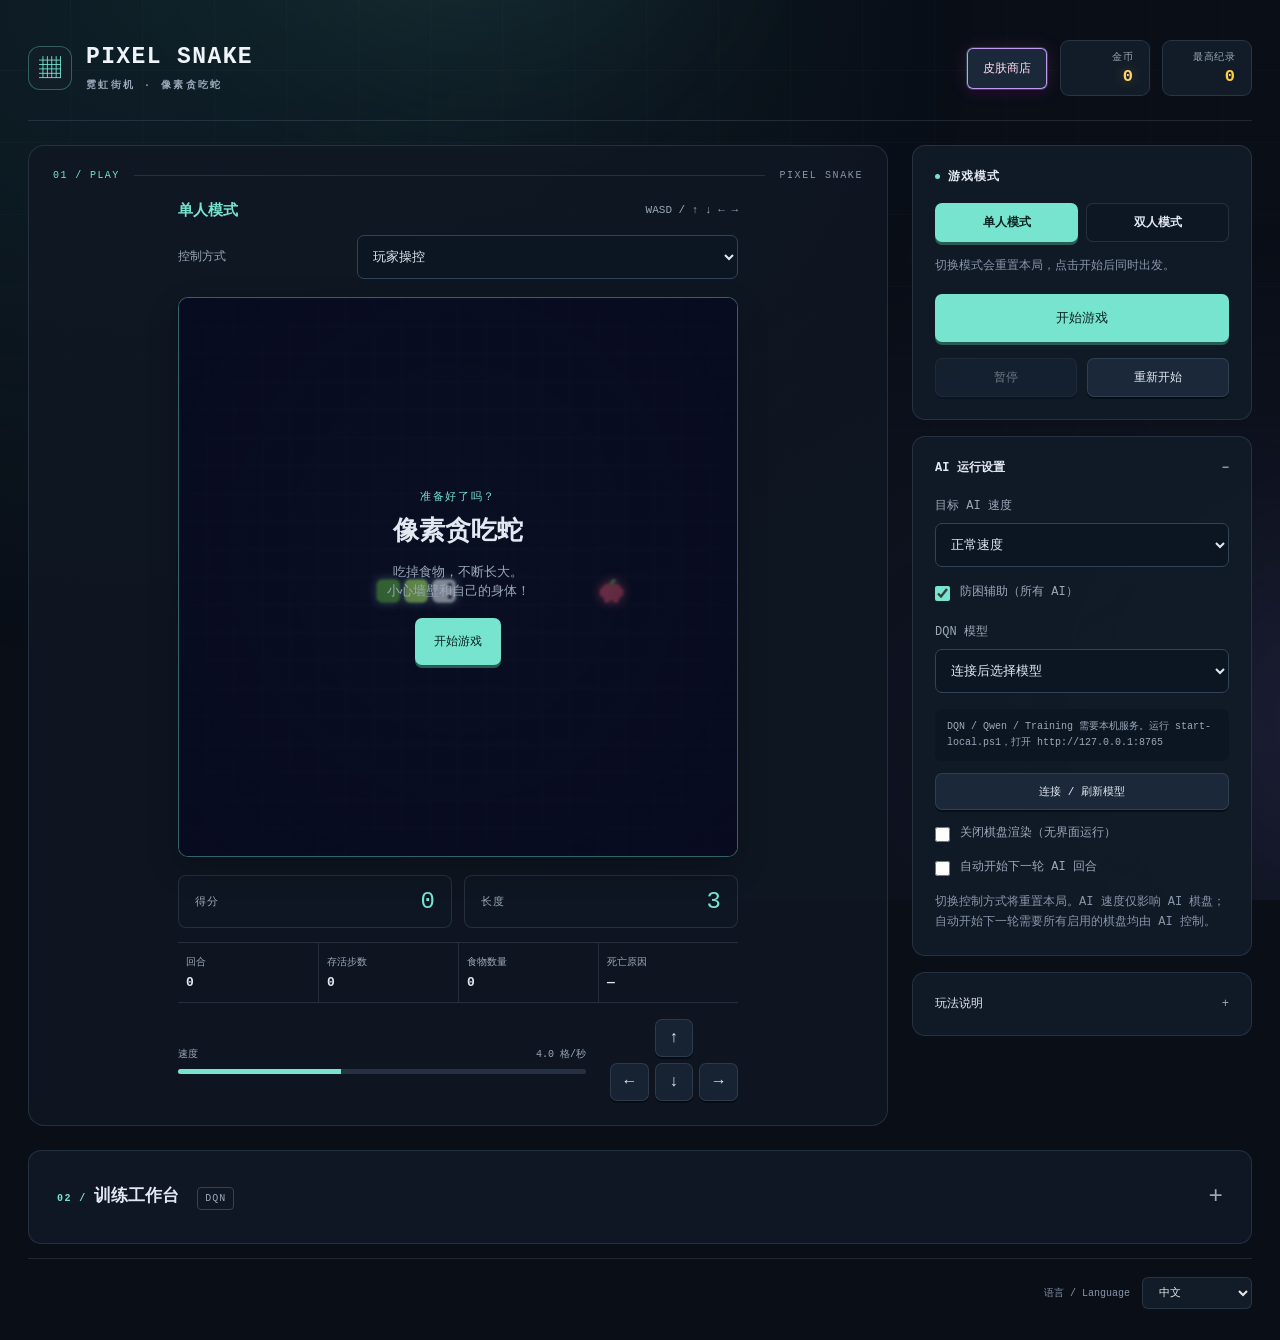
==== commit 0f443f17: "fix: stabilize Ultimate recovery and reconcile PixelSnake profiles" ====
--- a/PixelSnake.html
+++ b/PixelSnake.html
@@ -145,7 +145,7 @@
         </select>
       </label>
       <label class="agent-check"><input id="ai-safety" type="checkbox" checked><span data-i18n="safetyAssist">防困辅助（所有 AI）</span></label>
-      <label class="agent-select"><span data-i18n="dqnModel">DQN 模型</span><select id="dqn-model"><option value="best_model.pt">best_model.pt</option></select></label>
+      <label class="agent-select"><span data-i18n="dqnModel">DQN 模型</span><select id="dqn-model"><option value="">连接后选择模型</option></select></label>
       <p class="hint" id="local-status" role="status"></p>
       <button class="btn ghost" id="refresh-models" data-i18n="refreshModels">连接 / 刷新模型</button>
       <label class="agent-check"><input id="headless" type="checkbox"><span data-i18n="headless">Disable board rendering (headless)</span></label>
@@ -163,21 +163,57 @@
     </details>
   </aside>
     <details class="card training-panel" id="training-panel">
-      <summary><span><span class="section-index">02 / </span>Training <span class="section-tag">DQN</span></span><span class="disclosure-mark" aria-hidden="true">+</span></summary>
+      <summary><span><span class="section-index">02 / </span><span data-i18n="trainingTitle">训练工作台</span> <span class="section-tag">DQN</span></span><span class="disclosure-mark" aria-hidden="true">+</span></summary>
       <p class="hint" data-i18n="trainingHint">选择已有模型继续训练，或从零开始。episode 数表示本次追加数量。Qwen 不参与训练。</p>
-      <div class="training-layout"><div class="training-fields">
-      <label class="agent-select"><span data-i18n="trainingSource">起始模型</span><select id="training-model"><option value="" data-i18n="newModel">从零开始</option></select></label>
-      <label class="agent-select"><span data-i18n="rewardProfile">训练奖励</span><select id="training-reward"><option value="inherit" data-i18n="rewardInherit">沿用模型（新模型用经典奖励）</option><option value="classic" data-i18n="rewardClassic">经典奖励</option><option value="strategy_v1" data-i18n="rewardStrategy">策略奖励 v1（实验）</option></select></label>
-      <p class="hint" data-i18n="rewardHint">切换奖励会清空旧经验回放；保留网络和累计 episode。策略奖励需训练后才影响模型。</p>
-      <label class="agent-select"><span data-i18n="trainingEpisodes">追加 episodes</span><input id="training-episodes" type="number" min="1" max="10000" value="100"></label>
-      <label class="agent-select"><span data-i18n="saveEvery">保存间隔</span><input id="training-save-every" type="number" min="1" max="10000" value="100"></label>
-      <label class="agent-select"><span data-i18n="trainingSeed">随机种子（新模型）</span><input id="training-seed" type="number" min="0" max="99999" value="42"></label>
-      </div><div class="training-monitor">
-      <div class="ctl-row"><button id="training-start" class="btn primary" data-i18n="trainingStart">开始训练</button><button id="training-stop" class="btn ghost" disabled data-i18n="trainingStop">停止并保存</button></div>
-      <progress id="training-progress" max="100" value="0"></progress>
-      <p class="hint" id="training-status" role="status" aria-live="polite"></p>
-      <p class="hint" data-i18n="trainingSaveHint">保存在 models/，例如 2000_model.pt 追加 500 回合后生成 2500_model.pt。同名模型保留在独立目录。</p>
-      </div></div>
+      <section class="scheme-guide" aria-labelledby="scheme-guide-title">
+        <h3 class="training-section-title" id="scheme-guide-title" data-i18n="schemeGuide">选择适合的方案</h3>
+        <div class="scheme-grid">
+          <article class="scheme-card scheme-classic">
+            <header><h4>classic</h4><span class="scheme-number">01</span></header>
+            <p data-i18n="classicDesc">基础奖励，专注吃食物与避开碰撞。</p>
+            <dl class="reward-values">
+              <div><dt data-i18n="foodReward">吃到食物</dt><dd class="positive">+10</dd></div>
+              <div><dt data-i18n="collisionReward">发生碰撞</dt><dd>−10</dd></div>
+              <div><dt data-i18n="stepReward">每走一步</dt><dd>−0.01</dd></div>
+            </dl>
+          </article>
+          <article class="scheme-card scheme-strategy">
+            <header><h4>strategy</h4><span class="scheme-number">02</span></header>
+            <p data-i18n="strategyDesc">在 classic 基础上，兼顾路线效率和生存空间。</p>
+            <ul><li data-i18n="strategyFood">鼓励接近食物、保留可通行的退路</li><li data-i18n="strategyLoop">惩罚重复绕圈和多余转弯</li></ul>
+          </article>
+          <article class="scheme-card scheme-ultimate">
+            <header><h4>ultimate</h4><span class="scheme-number">03</span></header>
+            <p data-i18n="ultimateDesc">使用 strategy 训练奖励，附加逐行铺满规则。</p>
+            <ul><li data-i18n="ultimateThreshold">蛇身超过 50% 时接入铺满路线</li><li data-i18n="ultimateAssist">需要开启「防困辅助」</li></ul>
+          </article>
+        </div>
+        <p class="replay-note" data-i18n="replayNote">更换数值奖励会清空旧经验回放，保留权重与累计回合数。</p>
+      </section>
+      <div class="training-layout">
+        <div class="training-fields">
+          <h3 class="training-section-title field-wide" data-i18n="trainingConfig">训练配置</h3>
+          <label class="agent-select field-wide"><span data-i18n="trainingSource">起始模型</span><select id="training-model"><option value="" data-i18n="newModel">从零开始</option></select></label>
+          <label class="agent-select field-wide"><span data-i18n="rewardProfile">奖励 / 行走方案</span><select id="training-reward"><option value="classic" data-i18n="rewardClassic">classic · 基础型</option><option value="strategy" data-i18n="rewardStrategy">strategy · 策略型</option><option value="ultimate" data-i18n="rewardUltimate">ultimate · 铺满型</option></select></label>
+          <label class="agent-select"><span data-i18n="trainingEpisodes">追加 episodes</span><input id="training-episodes" type="number" min="1" max="10000" value="100"></label>
+          <label class="agent-select"><span data-i18n="saveEvery">保存间隔</span><input id="training-save-every" type="number" min="1" max="10000" value="100"></label>
+          <label class="agent-select field-wide"><span data-i18n="trainingSeed">随机种子 Seed（默认 42）</span><input id="training-seed" aria-describedby="seed-hint" type="number" min="0" max="99999" value="42"></label>
+          <aside class="seed-note field-wide"><h4 data-i18n="seedTitle">Seed 是什么？</h4><p id="seed-hint" data-i18n="seedHint">控制食物分布和训练随机性，方便复现实验，不是难度。保留 42 即可；续训沿用原模型种子。</p></aside>
+        </div>
+        <div class="training-monitor">
+          <h3 class="training-section-title" data-i18n="trainingMonitor">进度与保存</h3>
+          <div class="training-actions"><button id="training-start" class="btn primary" data-i18n="trainingStart">开始训练</button><button id="training-stop" class="btn ghost" disabled data-i18n="trainingStop">停止并保存</button></div>
+          <progress id="training-progress" max="100" value="0"></progress>
+          <p id="training-status" role="status" aria-live="polite"></p>
+          <section class="save-note">
+            <h4 data-i18n="saveTitle">自动分类保存</h4>
+            <p data-i18n="saveFolders">按所选方案保存到对应目录</p>
+            <div class="folder-tags"><code>models/classic</code><code>models/strategy</code><code>models/ultimate</code></div>
+            <p data-i18n="saveNaming">文件名包含本机日期、时间和累计回合数。</p>
+            <code class="filename-example">2026-09-12_14-30-00-123456_ep2400.pt</code>
+          </section>
+        </div>
+      </div>
     </details>
   <footer class="cabinet-footer">
     <label class="language-control"><span data-i18n="languageLabel">语言 / Language</span><select id="language"><option value="zh-CN">中文</option><option value="en">English</option><option value="fr">Français</option></select></label>
--- a/css/layout.css
+++ b/css/layout.css
@@ -78,4 +78,79 @@
 .agent-settings[open]>summary::after{content:'\2212'}
 .training-fields>.agent-select:nth-child(2){grid-column:1/-1}
 
-.player>.throughput{font-size:11px;line-height:1.6;text-align:left;color:var(--cyan);margin:0 0 14px;overflow-wrap:anywhere}
+.player>.throughput{font-size:11px;line-height:1.6;text-align:left;color:var(--cyan);margin:0 0 14px;overflow-wrap:anywhere}
+
+.player .overlay.result.full-board-win .ov-title{
+  color:#70f5d1;
+  text-transform:uppercase;
+  text-shadow:none;
+}
+@supports (background-clip:text) or (-webkit-background-clip:text){
+  .player .overlay.result.full-board-win .ov-title{
+    background:linear-gradient(110deg,#70f5d1 0%,#6ccfff 32%,#c99aff 65%,#ffb3df 100%);
+    background-clip:text;
+    -webkit-background-clip:text;
+    color:transparent;
+    -webkit-text-fill-color:transparent;
+  }
+}
+
+/* Shared rhythm, readable scheme comparison, and a compact training workspace. */
+.cabinet,.cabinet.dual{width:min(100%,1280px);gap:24px;align-items:start;grid-template-columns:minmax(0,1fr) 340px}
+.topbar{padding-bottom:24px}.stage{padding:24px}.panel,.dual .panel{gap:16px}
+.card{padding:22px}.agent-select{min-width:0;margin-bottom:16px;font-size:12px}
+.agent-select select,.agent-select input{min-width:0;min-height:44px;font-size:13px;line-height:1.5}
+.agent-select select{overflow:hidden;text-overflow:ellipsis}
+.agent-select input:disabled{opacity:.5;cursor:not-allowed}
+.agent-select select:focus-visible,.agent-select input:focus-visible,.btn:focus-visible,summary:focus-visible{outline:2px solid var(--cyan);outline-offset:3px}
+.panel .hint{font-size:12px;line-height:1.7}.player .stat .val{font-variant-numeric:tabular-nums}
+.training-panel{padding:28px;width:100%;min-width:0}
+.training-panel>.hint{margin:14px 0 28px;max-width:850px;font-size:13px;line-height:1.75}
+.training-panel .training-section-title{font-size:13px;letter-spacing:.04em;color:var(--text);margin:0 0 16px;line-height:1.5}
+.training-panel .training-section-title::before{display:none}
+.scheme-guide{margin-bottom:28px}
+.scheme-grid{display:grid;grid-template-columns:repeat(3,minmax(0,1fr));gap:16px}
+.scheme-card{--scheme-accent:#77e4cf;min-width:0;padding:20px;border:1px solid var(--edge);border-top:2px solid var(--scheme-accent);border-radius:10px;background:#0d1724;display:flex;flex-direction:column;gap:14px}
+.scheme-strategy{--scheme-accent:#84bfff}.scheme-ultimate{--scheme-accent:#c7a5f4}
+.scheme-card header{display:flex;justify-content:space-between;align-items:center;gap:12px}
+.scheme-card h4{margin:0;color:var(--scheme-accent);font-size:17px;font-weight:600;letter-spacing:.02em}
+.scheme-number{font-size:11px;color:var(--muted2);font-variant-numeric:tabular-nums}
+.scheme-card p{font-size:13px;line-height:1.7;color:var(--muted);margin:0}
+.scheme-card ul{margin:0;padding-left:17px;font-size:12px;color:var(--text);line-height:1.8}
+.scheme-card li+li{margin-top:6px}.scheme-card li::marker{color:var(--scheme-accent)}
+.reward-values{display:grid;grid-template-columns:repeat(3,minmax(0,1fr));gap:8px;margin:auto 0 0}
+.reward-values div{background:#142231;border-radius:6px;padding:10px 8px;min-width:0}
+.reward-values dt{font-size:10px;color:var(--muted);line-height:1.5;margin-bottom:6px}
+.reward-values dd{margin:0;font-size:19px;font-weight:600;font-variant-numeric:tabular-nums;color:#eeb4bf}
+.reward-values dd.positive{color:var(--cyan)}
+.replay-note{font-size:12px;line-height:1.7;color:var(--muted);margin:14px 0 0;padding-left:12px;border-left:2px solid #415267}
+.training-layout{grid-template-columns:minmax(0,1fr) minmax(280px,.72fr);gap:28px;align-items:start;border-top:1px solid var(--edge);padding-top:28px}
+.training-fields{gap:0 20px}.training-fields .field-wide{grid-column:1/-1}
+.training-monitor{border:1px solid var(--edge);border-radius:10px;padding:20px;background:#0d1724}
+.training-actions{display:flex;flex-wrap:wrap;gap:10px}
+.training-actions .btn{min-height:44px;flex:1;padding:11px 14px;font-size:12px;line-height:1.5}
+.training-panel progress{display:block;height:7px;margin:20px 0 14px;border:0;border-radius:8px;overflow:hidden}
+#training-status{margin:0;min-height:112px;padding:14px;background:#121f2e;color:var(--text);font-size:12px;line-height:1.85;border:1px solid var(--edge);font-variant-numeric:tabular-nums}
+.seed-note{padding:14px 16px;border:1px solid var(--edge);border-radius:8px;background:#101c2a;margin:0}
+.seed-note h4,.save-note h4{margin:0 0 8px;font-size:12px;font-weight:600;color:var(--text)}
+.seed-note p,.save-note p{font-size:12px;line-height:1.75;color:var(--muted);margin:0}
+.save-note{border-top:1px solid var(--edge);margin-top:20px;padding-top:20px}
+.folder-tags{display:flex;flex-wrap:wrap;gap:6px;margin:12px 0 16px}
+.folder-tags code{border:1px solid #304557;background:#142333;color:var(--cyan);font-size:11px;border-radius:5px;padding:5px 7px}
+.filename-example{display:block;font-size:11px;line-height:1.8;color:var(--text);overflow-wrap:anywhere;margin-top:8px}
+@media(max-width:1000px){
+  .cabinet{grid-template-columns:minmax(0,1fr) 300px}.cabinet.dual{grid-template-columns:1fr}
+  .scheme-card{padding:16px}.scheme-grid{gap:12px}.training-layout{grid-template-columns:minmax(0,1fr) minmax(250px,.8fr);gap:20px}
+}
+@media(max-width:760px){
+  body{padding:24px 16px}.cabinet,.cabinet.dual{grid-template-columns:1fr;gap:20px}
+  .stage,.card,.training-panel{padding:20px}.scheme-grid{grid-template-columns:1fr}
+  .scheme-card{padding:18px}.training-layout{grid-template-columns:1fr;gap:24px;padding-top:24px}
+  .training-monitor{padding:18px}.scheme-guide{margin-bottom:24px}
+  .training-panel>.hint{margin-bottom:22px}.training-panel>summary{font-size:16px}
+}
+@media(max-width:420px){
+  body{padding:18px 12px}.stage,.card,.training-panel{padding:16px}
+  .training-fields{grid-template-columns:1fr;gap:0}.training-actions .btn{flex-basis:100%}
+  .top-actions{flex-wrap:wrap}.training-panel>summary .section-tag{margin-left:4px}
+}
